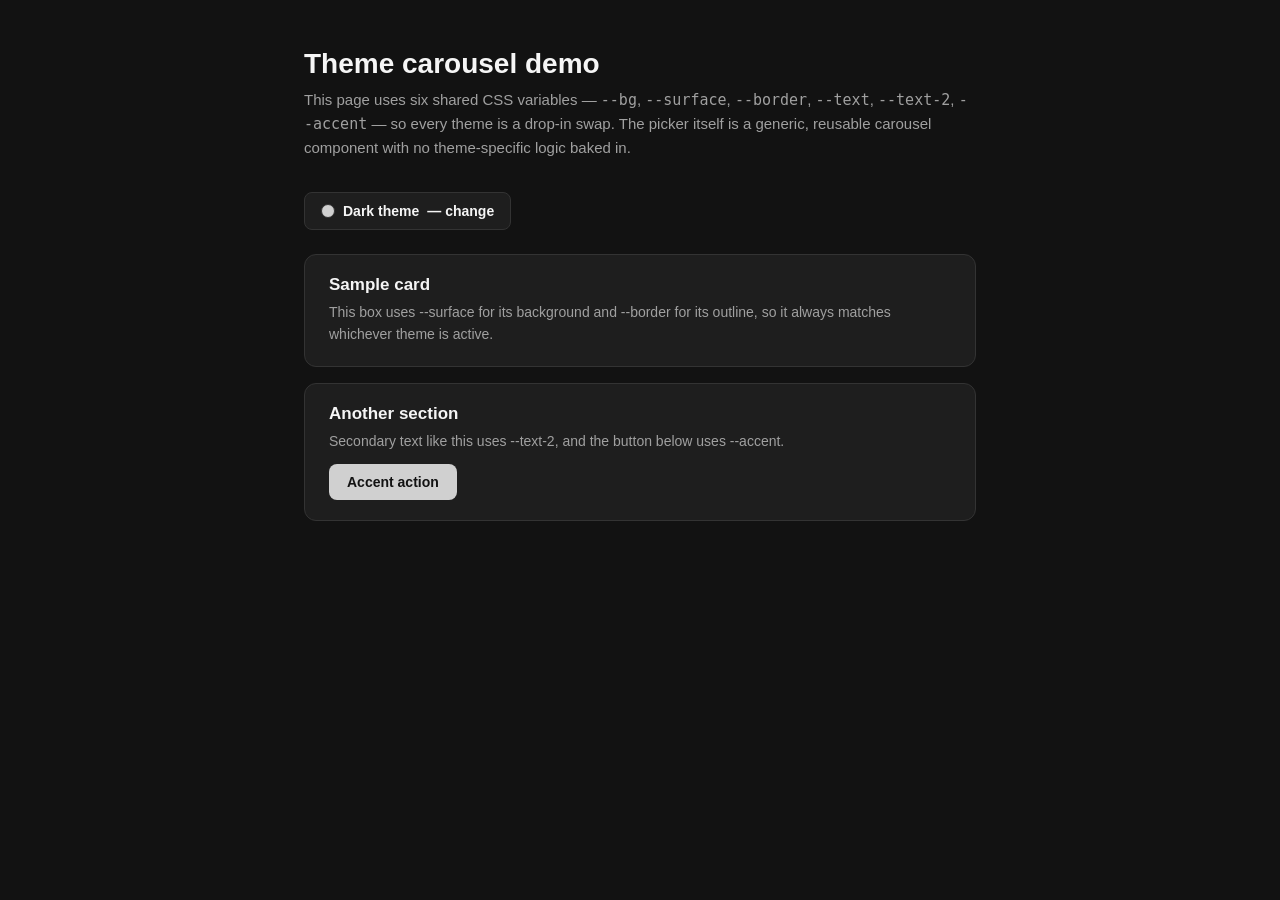
==== index.html @ cd43805e "setup started building custom DOM elements, and made a dev environment console.log wrapper for debug" ====
<!DOCTYPE html>
<html lang="en" data-theme="dark">
<head>
<meta charset="UTF-8">
<meta name="viewport" content="width=device-width, initial-scale=1.0">
<title>Choose your theme — carousel demo</title>

<link rel="stylesheet" href="style.css">
</head>
<body>

<div class="vc-content-wrap">
  <div class="page">
    <h1>Theme carousel demo</h1>
    <p class="lede">This page uses six shared CSS variables — <code>--bg</code>, <code>--surface</code>, <code>--border</code>, <code>--text</code>, <code>--text-2</code>, <code>--accent</code> — so every theme is a drop-in swap. The picker itself is a generic, reusable carousel component with no theme-specific logic baked in.</p>

    <button class="open-picker-btn" id="openPicker">
      <span class="swatch-dot" id="currentSwatchDot"></span>
      <span id="currentThemeLabel">Dark theme</span> — change
    </button>

    <div class="card" style="margin-top:1.5rem;">
      <h2>Sample card</h2>
      <p>This box uses --surface for its background and --border for its outline, so it always matches whichever theme is active.</p>
    </div>
    <div class="card">
      <h2>Another section</h2>
      <p>Secondary text like this uses --text-2, and the button below uses --accent.</p>
      <div style="margin-top:12px;">
        <button class="btn-accent">Accent action</button>
      </div>
    </div>
  </div>
</div>

<!-- Mount point for the carousel modal markup (populated by code.js) -->
<div id="themePickerMount"></div>

<script src="custom-html.js" type="module"></script>
<script src="code.js" type="module"></script>

</body>
</html>
---- style.css ----
/* ==========================================================================
   THEMES.CSS
   Theme palette CSS custom properties + base page styling.
   ========================================================================== */

/* ==========================================================================
   THEME PALETTES
   Every theme defines the same 6 custom properties. Swapping a theme is
   just changing the [data-theme="..."] attribute on <html> — nothing else
   in this file (or anywhere else on the page) should reference raw colors.
   ========================================================================== */

:root {
  --transition-theme: background-color 0.25s ease, color 0.25s ease, border-color 0.25s ease;
}

/* 1. Dark (default) */
html[data-theme="dark"] {
  --bg: #121212;
  --surface: #1e1e1e;
  --border: #333333;
  --text: #f5f5f5;
  --text-2: #a0a0a0;
  --accent: #d0d0d0;
}

/* 2. Light */
html[data-theme="light"] {
  --bg: #ffffff;
  --surface: #f2f2f2;
  --border: #d8d8d8;
  --text: #141414;
  --text-2: #5a5a5a;
  --accent: #333333;
}

/* 3. Night ocean */
html[data-theme="night-ocean"] {
  --bg: #0a1218;
  --surface: #13202b;
  --border: #26404f;
  --text: #e6f2ee;
  --text-2: #7fa8b8;
  --accent: #2fa88f;
}

/* 4. Embers */
html[data-theme="embers"] {
  --bg: #242220;
  --surface: #322e2b;
  --border: #c9401f;
  --text: #f4f1ee;
  --text-2: #b0aaa5;
  --accent: #ff5a1f;
}

/* 5. Aurora */
html[data-theme="aurora"] {
  --bg: #100c1a;
  --surface: #1b1530;
  --border: #38295c;
  --text: #5fd6f0;
  --text-2: #7bbf9a;
  --accent: #2beaa8;
}

/* 6. Cracked */
html[data-theme="cracked"] {
  --bg: #120909;
  --surface: #1e0e0e;
  --border: #3d1616;
  --text: #e01f2e;
  --text-2: #c23838;
  --accent: #ede0de;
}

/* 7. Hacked */
html[data-theme="hacked"] {
  --bg: #0a0d0a;
  --surface: #0f1a10;
  --border: #1e3a1f;
  --text: #e6ffe9;
  --text-2: #89c98d;
  --accent: #39ff6a;
}

/* 8. Sunfire (light) */
html[data-theme="sunfire"] {
  --bg: #fffdf7;
  --surface: #fdf3d9;
  --border: #f0c34a;
  --text: #3a2a12;
  --text-2: #8a6a3a;
  --accent: #1a7a8a;
}

/* ==========================================================================
   BASE PAGE — demo content styling only. Uses the theme variables above
   but has nothing to do with the carousel component itself.
   ========================================================================== */

* { box-sizing: border-box; }

body {
  margin: 0;
  font-family: -apple-system, BlinkMacSystemFont, "Segoe UI", Roboto, sans-serif;
  background: var(--bg);
  color: var(--text);
  transition: var(--transition-theme);
  min-height: 100vh;
}

.page {
  max-width: 720px;
  margin: 0 auto;
  padding: 3rem 1.5rem 6rem;
}

.page h1 {
  font-size: 28px;
  font-weight: 600;
  margin: 0 0 0.5rem;
}

.page p.lede {
  color: var(--text-2);
  font-size: 15px;
  line-height: 1.6;
  margin: 0 0 2rem;
}

.card {
  background: var(--surface);
  border: 1px solid var(--border);
  border-radius: 12px;
  padding: 1.25rem 1.5rem;
  margin-bottom: 1rem;
  transition: var(--transition-theme);
}

.card h2 {
  font-size: 17px;
  font-weight: 600;
  margin: 0 0 6px;
}

.card p {
  font-size: 14px;
  color: var(--text-2);
  line-height: 1.6;
  margin: 0;
}

.btn-accent {
  background: var(--accent);
  color: var(--bg);
  border: none;
  border-radius: 8px;
  padding: 10px 18px;
  font-size: 14px;
  font-weight: 600;
  cursor: pointer;
  transition: var(--transition-theme), opacity 0.15s ease;
}
.btn-accent:hover { opacity: 0.85; }

.open-picker-btn {
  display: inline-flex;
  align-items: center;
  gap: 8px;
  background: var(--surface);
  color: var(--text);
  border: 1px solid var(--border);
  border-radius: 8px;
  padding: 10px 16px;
  font-size: 14px;
  font-weight: 600;
  cursor: pointer;
  transition: var(--transition-theme), border-color 0.15s ease;
}
.open-picker-btn:hover { border-color: var(--accent); }

.swatch-dot {
  width: 14px;
  height: 14px;
  border-radius: 50%;
  background: var(--accent);
  border: 1px solid var(--border);
  flex-shrink: 0;
}
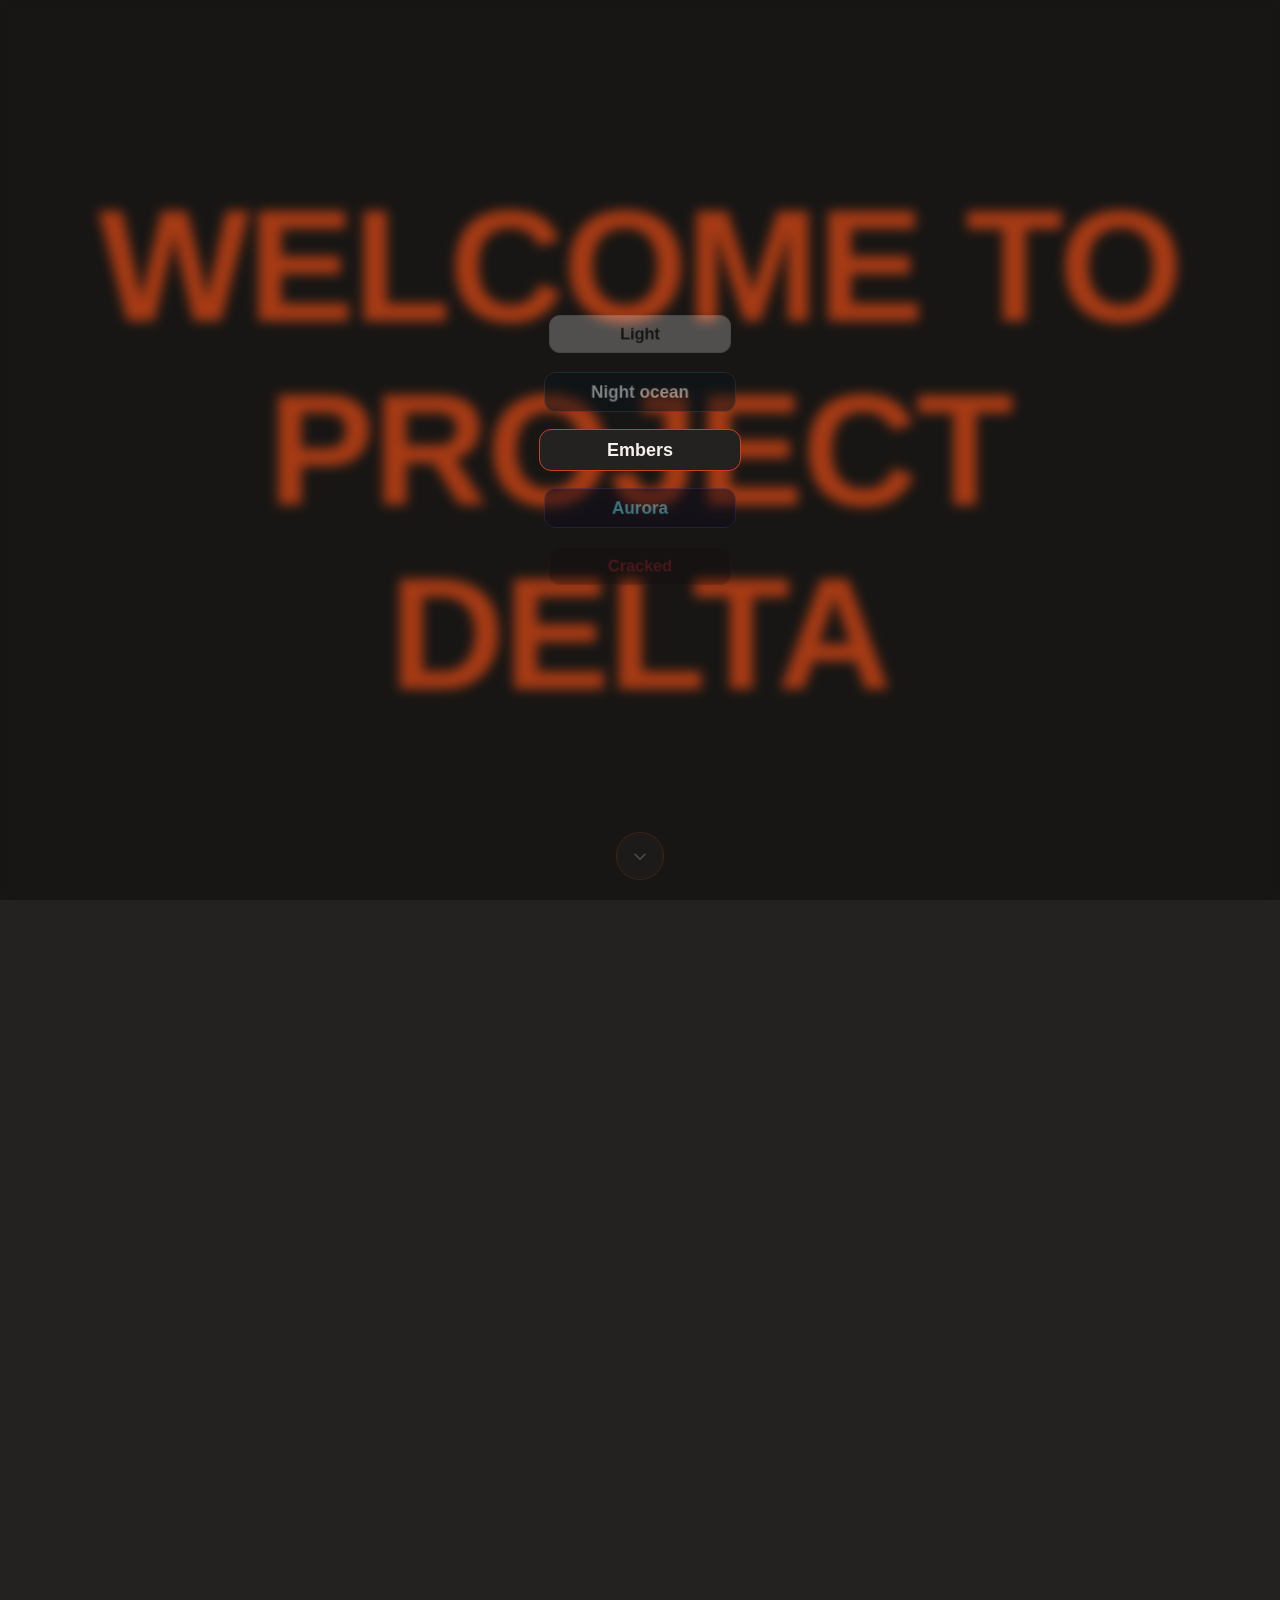
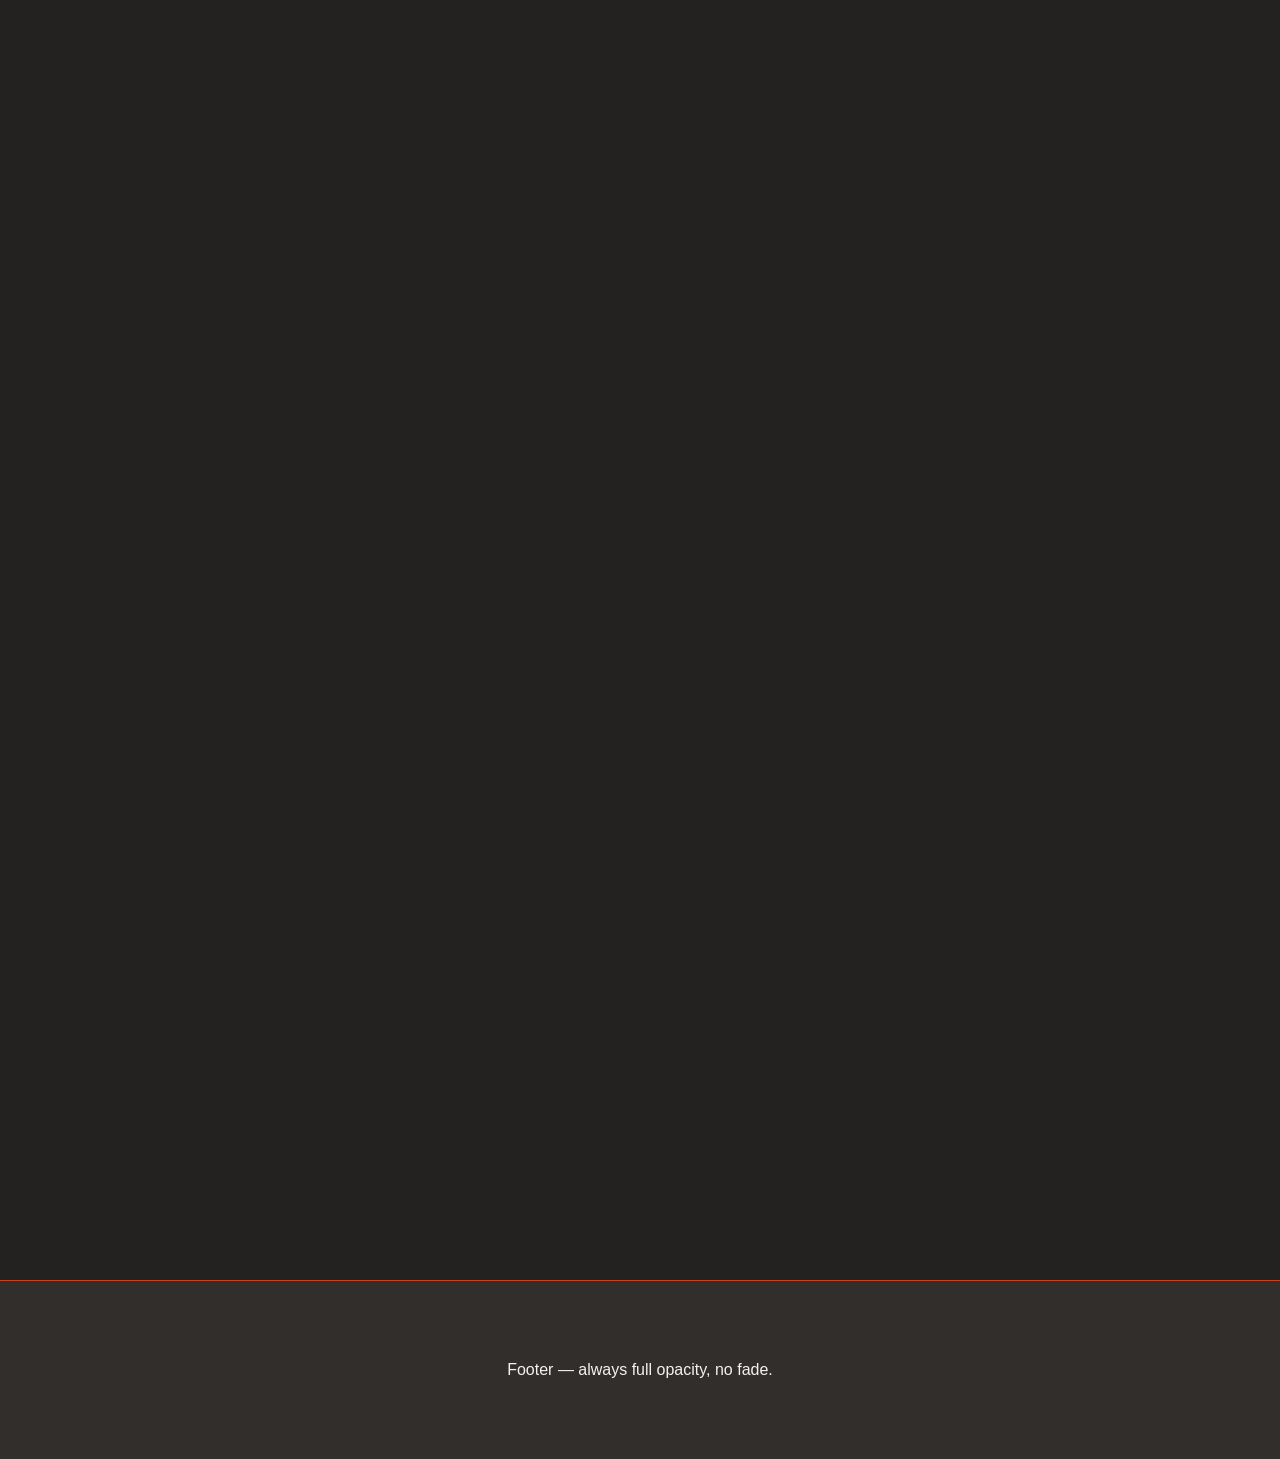
==== commit d020889e: "Website build Begun" ====
--- a/index.html
+++ b/index.html
@@ -1,43 +1,220 @@
 <!DOCTYPE html>
 <html lang="en" data-theme="dark">
+
 <head>
-<meta charset="UTF-8">
-<meta name="viewport" content="width=device-width, initial-scale=1.0">
-<title>Choose your theme — carousel demo</title>
-
-<link rel="stylesheet" href="style.css">
+  <meta charset="UTF-8">
+  <meta name="viewport" content="width=device-width, initial-scale=1.0">
+  <title>Project Delta</title>
+  <link rel="stylesheet" href="style.css">
 </head>
+
 <body>
 
-<div class="vc-content-wrap">
-  <div class="page">
-    <h1>Theme carousel demo</h1>
-    <p class="lede">This page uses six shared CSS variables — <code>--bg</code>, <code>--surface</code>, <code>--border</code>, <code>--text</code>, <code>--text-2</code>, <code>--accent</code> — so every theme is a drop-in swap. The picker itself is a generic, reusable carousel component with no theme-specific logic baked in.</p>
-
-    <button class="open-picker-btn" id="openPicker">
-      <span class="swatch-dot" id="currentSwatchDot"></span>
-      <span id="currentThemeLabel">Dark theme</span> — change
-    </button>
-
-    <div class="card" style="margin-top:1.5rem;">
-      <h2>Sample card</h2>
-      <p>This box uses --surface for its background and --border for its outline, so it always matches whichever theme is active.</p>
-    </div>
-    <div class="card">
-      <h2>Another section</h2>
-      <p>Secondary text like this uses --text-2, and the button below uses --accent.</p>
-      <div style="margin-top:12px;">
-        <button class="btn-accent">Accent action</button>
-      </div>
-    </div>
+  <button type="button" class="theme-picker-reopen" id="themePickerReopen" aria-label="Open theme picker">
+    &#9881;
+  </button>
+
+  <button type="button" class="section-nav section-nav--up" id="sectionNavUp" aria-label="Previous section">
+    <svg viewBox="0 0 24 24" aria-hidden="true">
+      <path d="M6 14L12 8L18 14" />
+    </svg>
+  </button>
+
+  <button type="button" class="section-nav section-nav--down" id="sectionNavDown" aria-label="Next section">
+    <svg viewBox="0 0 24 24" aria-hidden="true">
+      <path d="M6 10L12 16L18 10" />
+    </svg>
+  </button>
+
+  <div class="theme-picker-overlay" id="themePickerOverlay">
+    <tidbit-carousel id="themePickerCarousel" class="theme-picker-carousel" exposed-items="5" selected-item="center"
+      wrap-items="true" stack-alignment="vertical" items-alignment="center" items-separation="1rem"
+      items-scale-mult="0.95" items-alpha-mult="0.5" scroll-justification="click_item,scroll,tab,arrows_vertical"
+      selectItem-justification="focused-click,enter,double-click" autoscroll-time="5000" scroll-speed="5"
+      autoscroll-speed="2">
+      <div class="theme-card" data-theme-name="dark">Dark</div>
+      <div class="theme-card" data-theme-name="light">Light</div>
+      <div class="theme-card" data-theme-name="night-ocean">Night ocean</div>
+      <div class="theme-card" data-theme-name="embers">Embers</div>
+      <div class="theme-card" data-theme-name="aurora">Aurora</div>
+      <div class="theme-card" data-theme-name="cracked">Cracked</div>
+      <div class="theme-card" data-theme-name="hacked">Hacked</div>
+      <div class="theme-card" data-theme-name="sunfire">Sunfire</div>
+    </tidbit-carousel>
   </div>
-</div>
-
-<!-- Mount point for the carousel modal markup (populated by code.js) -->
-<div id="themePickerMount"></div>
-
-<script src="custom-html.js" type="module"></script>
-<script src="code.js" type="module"></script>
+
+  <main class="scroll-sections" id="scrollSections">
+    <section class="scroll-section" data-section-index="0">
+      <div class="scroll-section__content" id="Titlecard">
+        <h1 id="introLine1">WELCOME TO</h1>
+        <h1 id="introLine2">PROJECT DELTA</h1>
+      </div>
+    </section>
+    <section class="scroll-section" data-section-index="1">
+      <div class="scroll-section__content">
+        <div class="pop-card">Image Here</div>
+        <div class="pop-card" id="BringingPast">WE ARE BRINGING THE PAST</div>
+      </div>
+      <span class="scroll-section__index"></span>
+    </section>
+    <section class="scroll-section" data-section-index="2">
+      <div class="scroll-section__content">
+        <div class="pop-card" id="IntoFuture">INTO THE FUTURE</div>
+        <div class="pop-card">Image Here</div>
+      </div>
+      <span class="scroll-section__index"></span>
+    </section>
+    <section class="scroll-section" data-section-index="3">
+      <div class="scroll-section__content" id="GetToKnowSection">
+        <tidbit-carousel id="getToKnowCarousel" class="know-carousel" exposed-items="5" selected-item="center"
+          wrap-items="false" stack-alignment="horizontal" items-alignment="center" items-separation="-26rem"
+          items-scale-mult="0.75" items-alpha-mult="0.25" scroll-justification="click_item,scroll,tab,arrows_horizontal"
+          selectItem-justification="click,enter" scroll-speed="5">
+          <div class="know-card">
+            <div class="know-card__text">
+              <h3 class="know-card__title">Name</h3>
+              <p class="know-card__desc">Short description placeholder.</p>
+            </div>
+            <div class="know-card__image">Image Here</div>
+          </div>
+          <div class="know-card">
+            <div class="know-card__text">
+              <h3 class="know-card__title">Name</h3>
+              <p class="know-card__desc">Short description placeholder.</p>
+            </div>
+            <div class="know-card__image">Image Here</div>
+          </div>
+          <div class="know-card">
+            <div class="know-card__text">
+              <h3 class="know-card__title">Name</h3>
+              <p class="know-card__desc">Short description placeholder.</p>
+            </div>
+            <div class="know-card__image">Image Here</div>
+          </div>
+          <div class="know-card">
+            <div class="know-card__text">
+              <h3 class="know-card__title">Name</h3>
+              <p class="know-card__desc">Short description placeholder.</p>
+            </div>
+            <div class="know-card__image">Image Here</div>
+          </div>
+        </tidbit-carousel>
+        <div class="pop-card" id="GetToKnow">GET TO KNOW US</div>
+      </div>
+      <span class="scroll-section__index"></span>
+    </section>
+    <section class="scroll-section" data-section-index="4">
+      <div class="scroll-section__content" id="ProductsSection">
+        <h2 class="section-title">SEE PROJECT DELTA</h2>
+        <tidbit-carousel id="productsWrapperCarousel" class="products-wrapper-carousel" exposed-items="3" selected-item="0"
+          wrap-items="false" stack-alignment="vertical" items-alignment="center" items-separation="-37rem"
+          items-scale-mult="1" items-alpha-mult="0.1" scroll-justification="click_item,scroll,tab,arrows_vertical"
+          selectItem-justification="click,enter">
+      <div class="products-row">
+        <div class="pop-card">Comma 3x</div>
+        <tidbit-carousel id="productsCarousel1" class="products-carousel" exposed-items="7" selected-item="center"
+          wrap-items="true" stack-alignment="horizontal" items-alignment="center" items-separation="-10rem"
+          items-scale-mult="0.9" items-alpha-mult="1" scroll-justification="click_item,scroll,tab,arrows_horizontal"
+          selectItem-justification="click,enter" scroll-speed="5" autoscroll-speed="1" autoscroll-time="5000">
+          <div class="product-card">Image1 Here</div>
+          <div class="product-card">Image2 Here</div>
+          <div class="product-card">Image3 Here</div>
+          <div class="product-card">Image4 Here</div>
+          <div class="product-card">Image5 Here</div>
+          <div class="product-card">Image6 Here</div>
+          <div class="product-card">Image7 Here</div>
+          <div class="product-card">Image8 Here</div>
+          <div class="product-card">Image9 Here</div>
+          <div class="product-card">Image10 Here</div>
+          <div class="product-card">Image11 Here</div>
+          <div class="product-card">Image12 Here</div>
+          <div class="product-card">Image13 Here</div>
+          <div class="product-card">Image14 Here</div>
+          <div class="product-card">Image15 Here</div>
+          <div class="product-card">Image16 Here</div>
+          <div class="product-card">Image17 Here</div>
+          <div class="product-card">Image18 Here</div>
+          <div class="product-card">Image19 Here</div>
+          <div class="product-card">Image20 Here</div>
+        </tidbit-carousel>
+      </div>
+      <div class="products-row">
+        <div class="pop-card">Comma 3x clone</div>
+        <tidbit-carousel id="productsCarousel2" class="products-carousel" exposed-items="7" selected-item="center"
+          wrap-items="true" stack-alignment="horizontal" items-alignment="center" items-separation="-10rem"
+          items-scale-mult="0.9" items-alpha-mult="1" scroll-justification="click_item,scroll,tab,arrows_horizontal"
+          selectItem-justification="click,enter" scroll-speed="5" autoscroll-speed="1" autoscroll-time="5000">
+          <div class="product-card">Image1 Here</div>
+          <div class="product-card">Image2 Here</div>
+          <div class="product-card">Image3 Here</div>
+          <div class="product-card">Image4 Here</div>
+          <div class="product-card">Image5 Here</div>
+          <div class="product-card">Image6 Here</div>
+          <div class="product-card">Image7 Here</div>
+          <div class="product-card">Image8 Here</div>
+          <div class="product-card">Image9 Here</div>
+          <div class="product-card">Image10 Here</div>
+          <div class="product-card">Image11 Here</div>
+          <div class="product-card">Image12 Here</div>
+          <div class="product-card">Image13 Here</div>
+          <div class="product-card">Image14 Here</div>
+          <div class="product-card">Image15 Here</div>
+          <div class="product-card">Image16 Here</div>
+          <div class="product-card">Image17 Here</div>
+          <div class="product-card">Image18 Here</div>
+          <div class="product-card">Image19 Here</div>
+          <div class="product-card">Image20 Here</div>
+        </tidbit-carousel>
+      </div>
+      <div class="products-row">
+        <div class="pop-card">Comma 4</div>
+        <tidbit-carousel id="productsCarousel3" class="products-carousel" exposed-items="7" selected-item="center"
+          wrap-items="true" stack-alignment="horizontal" items-alignment="center" items-separation="-10rem"
+          items-scale-mult="0.9" items-alpha-mult="1" scroll-justification="click_item,scroll,tab,arrows_horizontal"
+          selectItem-justification="click,enter" scroll-speed="5" autoscroll-speed="1" autoscroll-time="5000">
+          <div class="product-card">Image1 Here</div>
+          <div class="product-card">Image2 Here</div>
+          <div class="product-card">Image3 Here</div>
+          <div class="product-card">Image4 Here</div>
+          <div class="product-card">Image5 Here</div>
+          <div class="product-card">Image6 Here</div>
+          <div class="product-card">Image7 Here</div>
+          <div class="product-card">Image8 Here</div>
+          <div class="product-card">Image9 Here</div>
+          <div class="product-card">Image10 Here</div>
+          <div class="product-card">Image11 Here</div>
+          <div class="product-card">Image12 Here</div>
+          <div class="product-card">Image13 Here</div>
+          <div class="product-card">Image14 Here</div>
+          <div class="product-card">Image15 Here</div>
+          <div class="product-card">Image16 Here</div>
+          <div class="product-card">Image17 Here</div>
+          <div class="product-card">Image18 Here</div>
+          <div class="product-card">Image19 Here</div>
+          <div class="product-card">Image20 Here</div>
+        </tidbit-carousel>
+      </div>
+        </tidbit-carousel>
+      </div>
+      <span class="scroll-section__index"></span>
+    </section>
+    <section class="scroll-section" data-section-index="5">
+      <div class="scroll-section__content">THIS iS SECTION 5</div>
+      <span class="scroll-section__index"></span>
+    </section>
+    <section class="scroll-section" data-section-index="6">
+      <div class="scroll-section__content">THIS iS SECTION 6</div>
+      <span class="scroll-section__index"></span>
+    </section>
+  </main>
+
+  <footer class="site-footer" id="siteFooter">
+    <p>Footer — always full opacity, no fade.</p>
+  </footer>
+
+  <script src="custom-html.js" type="module"></script>
+  <script src="code.js" type="module"></script>
 
 </body>
+
 </html>
--- a/style.css
+++ b/style.css
@@ -1,20 +1,44 @@
-/* ==========================================================================
-   THEMES.CSS
-   Theme palette CSS custom properties + base page styling.
-   ========================================================================== */
-
 /* ==========================================================================
    THEME PALETTES
-   Every theme defines the same 6 custom properties. Swapping a theme is
-   just changing the [data-theme="..."] attribute on <html> — nothing else
-   in this file (or anywhere else on the page) should reference raw colors.
    ========================================================================== */
 
 :root {
   --transition-theme: background-color 0.25s ease, color 0.25s ease, border-color 0.25s ease;
 }
 
-/* 1. Dark (default) */
+html,
+body {
+  margin: 0;
+  padding: 0;
+  overflow-x: hidden;
+  background-color: var(--bg);
+  scrollbar-width: none;
+  -ms-overflow-style: none;
+}
+
+html::-webkit-scrollbar,
+body::-webkit-scrollbar {
+  display: none;
+}
+
+/* Suppress the default browser focus ring everywhere (buttons,
+   carousels, theme cards, etc.) — :focus-visible below restores it
+   only for genuine keyboard navigation, so accessibility isn't
+   lost, just the ring appearing on every mouse click/carousel
+   focus() call. */
+:focus {
+  outline: none;
+}
+
+:focus-visible {
+  outline: 2px solid var(--accent);
+  outline-offset: 2px;
+}
+
+body {
+  font-family: "Chakra Petch", sans-serif;
+}
+
 html[data-theme="dark"] {
   --bg: #121212;
   --surface: #1e1e1e;
@@ -24,7 +48,6 @@
   --accent: #d0d0d0;
 }
 
-/* 2. Light */
 html[data-theme="light"] {
   --bg: #ffffff;
   --surface: #f2f2f2;
@@ -34,7 +57,6 @@
   --accent: #333333;
 }
 
-/* 3. Night ocean */
 html[data-theme="night-ocean"] {
   --bg: #0a1218;
   --surface: #13202b;
@@ -44,7 +66,6 @@
   --accent: #2fa88f;
 }
 
-/* 4. Embers */
 html[data-theme="embers"] {
   --bg: #242220;
   --surface: #322e2b;
@@ -54,7 +75,6 @@
   --accent: #ff5a1f;
 }
 
-/* 5. Aurora */
 html[data-theme="aurora"] {
   --bg: #100c1a;
   --surface: #1b1530;
@@ -64,7 +84,6 @@
   --accent: #2beaa8;
 }
 
-/* 6. Cracked */
 html[data-theme="cracked"] {
   --bg: #120909;
   --surface: #1e0e0e;
@@ -74,7 +93,6 @@
   --accent: #ede0de;
 }
 
-/* 7. Hacked */
 html[data-theme="hacked"] {
   --bg: #0a0d0a;
   --surface: #0f1a10;
@@ -84,7 +102,6 @@
   --accent: #39ff6a;
 }
 
-/* 8. Sunfire (light) */
 html[data-theme="sunfire"] {
   --bg: #fffdf7;
   --surface: #fdf3d9;
@@ -94,97 +111,532 @@
   --accent: #1a7a8a;
 }
 
-/* ==========================================================================
-   BASE PAGE — demo content styling only. Uses the theme variables above
-   but has nothing to do with the carousel component itself.
-   ========================================================================== */
-
-* { box-sizing: border-box; }
-
-body {
-  margin: 0;
-  font-family: -apple-system, BlinkMacSystemFont, "Segoe UI", Roboto, sans-serif;
-  background: var(--bg);
-  color: var(--text);
-  transition: var(--transition-theme);
-  min-height: 100vh;
-}
-
-.page {
-  max-width: 720px;
-  margin: 0 auto;
-  padding: 3rem 1.5rem 6rem;
-}
-
-.page h1 {
-  font-size: 28px;
-  font-weight: 600;
-  margin: 0 0 0.5rem;
-}
-
-.page p.lede {
-  color: var(--text-2);
-  font-size: 15px;
-  line-height: 1.6;
-  margin: 0 0 2rem;
-}
-
-.card {
-  background: var(--surface);
-  border: 1px solid var(--border);
-  border-radius: 12px;
-  padding: 1.25rem 1.5rem;
-  margin-bottom: 1rem;
-  transition: var(--transition-theme);
-}
-
-.card h2 {
-  font-size: 17px;
-  font-weight: 600;
-  margin: 0 0 6px;
-}
-
-.card p {
-  font-size: 14px;
-  color: var(--text-2);
-  line-height: 1.6;
-  margin: 0;
-}
-
-.btn-accent {
-  background: var(--accent);
-  color: var(--bg);
-  border: none;
-  border-radius: 8px;
-  padding: 10px 18px;
-  font-size: 14px;
-  font-weight: 600;
-  cursor: pointer;
-  transition: var(--transition-theme), opacity 0.15s ease;
-}
-.btn-accent:hover { opacity: 0.85; }
-
-.open-picker-btn {
-  display: inline-flex;
-  align-items: center;
-  gap: 8px;
+
+/* ==========================================================================
+   THEME PICKER
+   ========================================================================== */
+
+.theme-picker-reopen {
+  position: fixed;
+  top: 1.25rem;
+  right: 1.25rem;
+  z-index: 101;
+
+  width: 2.75rem;
+  height: 2.75rem;
+
+  display: flex;
+  align-items: center;
+  justify-content: center;
+
+  font-size: 1.25rem;
+  line-height: 1;
+
   background: var(--surface);
   color: var(--text);
   border: 1px solid var(--border);
+  border-radius: 50%;
+
+  cursor: pointer;
+  transition: var(--transition-theme), transform 0.15s ease;
+}
+
+.theme-picker-reopen:hover {
+  transform: scale(1.08);
+}
+
+.theme-picker-reopen--hidden {
+  display: none;
+}
+
+.theme-picker-overlay {
+  position: fixed;
+  inset: 0;
+  z-index: 100;
+
+  display: flex;
+  align-items: center;
+  justify-content: center;
+
+  background: transparent;
+  pointer-events: none;
+}
+
+.theme-picker-overlay::before {
+  content: '';
+
+  position: fixed;
+  inset: 0;
+  z-index: -1;
+
+  background: rgba(0, 0, 0, 0.35);
+  backdrop-filter: blur(6px);
+  -webkit-backdrop-filter: blur(6px);
+}
+
+.theme-picker-carousel {
+  display: block;
+  position: relative;
+
+  width: 15rem;
+  height: 30rem;
+
+  background: transparent;
+  pointer-events: auto;
+}
+
+.theme-card {
+  width: 200px;
+  height: 40px;
+
+  display: flex;
+  align-items: center;
+  justify-content: center;
+
+  font-family: -apple-system, BlinkMacSystemFont, "Segoe UI", Roboto, sans-serif;
+  font-size: 18px;
+  font-weight: 600;
+
+  border-radius: 12px;
+  cursor: pointer;
+  user-select: none;
+
+  transition: var(--transition-theme);
+}
+
+.theme-card[data-theme-name="dark"] {
+  background: #121212;
+  color: #f5f5f5;
+  border: 1px solid #333333;
+}
+
+.theme-card[data-theme-name="light"] {
+  background: #ffffff;
+  color: #141414;
+  border: 1px solid #d8d8d8;
+}
+
+.theme-card[data-theme-name="night-ocean"] {
+  background: #0a1218;
+  color: #e6f2ee;
+  border: 1px solid #26404f;
+}
+
+.theme-card[data-theme-name="embers"] {
+  background: #242220;
+  color: #f4f1ee;
+  border: 1px solid #c9401f;
+}
+
+.theme-card[data-theme-name="aurora"] {
+  background: #100c1a;
+  color: #5fd6f0;
+  border: 1px solid #38295c;
+}
+
+.theme-card[data-theme-name="cracked"] {
+  background: #120909;
+  color: #e01f2e;
+  border: 1px solid #3d1616;
+}
+
+.theme-card[data-theme-name="hacked"] {
+  background: #0a0d0a;
+  color: #e6ffe9;
+  border: 1px solid #1e3a1f;
+}
+
+.theme-card[data-theme-name="sunfire"] {
+  background: #fffdf7;
+  color: #3a2a12;
+  border: 1px solid #f0c34a;
+}
+
+
+/* ==========================================================================
+   TITLE
+   ========================================================================== */
+
+.scroll-section__content h1 {
+  font-size: 10rem;
+  font-weight: 600;
+  margin: 0;
+  letter-spacing: -0.01em;
+  color: var(--accent);
+}
+
+
+/* ==========================================================================
+   SCROLL SECTIONS
+   ========================================================================== */
+
+.scroll-sections {
+  position: relative;
+}
+
+.scroll-section {
+  position: relative;
+  min-height: 40rem;
+}
+
+.scroll-section__content {
+  display: flex;
+  flex-direction: row;
+  align-items: center;
+  justify-content: center;
+
+  position: fixed;
+  top: 50%;
+  left: 50%;
+
+  width: 100%;
+  padding: 0rem 2rem;
+
+  text-align: center;
+  color: var(--text);
+
+  opacity: 0;
+  transform: translate(-50%, -50%) translateY(3rem);
+
+  transition: opacity 0.3s ease, transform 0.3s ease;
+
+  pointer-events: none;
+}
+
+.scroll-section__content#Titlecard {
+  flex-direction: column;
+  font-style: bolder;
+}
+
+.scroll-section__content--pinned {
+  opacity: 1;
+  transform: translate(-50%, -50%) translateY(0);
+  pointer-events: auto;
+}
+
+.scroll-section__content--above {
+  opacity: 0;
+  transform: translate(-50%, -50%) translateY(-3rem);
+}
+
+.scroll-section__index {
+  position: absolute;
+  bottom: 1.5rem;
+  left: 50%;
+  transform: translateX(-50%);
+
+  font-size: 0.75rem;
+  letter-spacing: 0.1em;
+  text-transform: uppercase;
+
+  color: var(--text-2);
+  opacity: 0;
+
+  transition: opacity 0.3s ease;
+}
+
+.scroll-section__index--visible {
+  opacity: 0.5;
+}
+
+
+/* ==========================================================================
+   CONTENT CARDS
+   ========================================================================== */
+
+.pop-card {
+  background-color: var(--accent);
+
+  font-size: 4rem;
+
+  width: 20rem;
+  height: 20rem;
+  padding: 2rem;
+
+  display: flex;
+  align-items: center;
+  justify-content: center;
+
+  margin: 2rem;
+
+  font-weight: 600;
+}
+
+.pop-card#BringingPast {
+  text-align: left;
+}
+
+.pop-card#IntoFuture {
+  text-align: right;
+}
+
+.pop-card#GetToKnow {
+  text-align: left;
+}
+
+
+/* ==========================================================================
+   GET TO KNOW US — SECTION 3 CAROUSEL
+   ========================================================================== */
+
+.know-carousel {
+  display: block;
+  position: relative;
+
+  width: 48rem;
+  height: 30rem;
+
+  pointer-events: auto;
+}
+
+.know-card {
+  width: 33rem;
+  height: 18rem;
+
+  display: flex;
+  flex-direction: row;
+  align-items: stretch;
+
+  background-color: var(--surface);
+  border: 1px solid var(--border);
+  border-radius: 12px;
+  overflow: hidden;
+
+  user-select: none;
+
+  transition: var(--transition-theme);
+}
+
+.know-card__text {
+  flex: 0 0 40%;
+
+  display: flex;
+  flex-direction: column;
+  justify-content: center;
+  align-items: flex-start;
+
+  text-align: left;
+  gap: 0.5rem;
+
+  padding: 1.5rem;
+}
+
+.know-card__title {
+  margin: 0;
+  font-size: 1.25rem;
+  font-weight: 600;
+  color: var(--text);
+}
+
+.know-card__desc {
+  margin: 0;
+  font-size: 0.85rem;
+  color: var(--text-2);
+}
+
+.know-card__image {
+  flex: 1 1 auto;
+  height: 100%;
+
+  display: flex;
+  align-items: center;
+  justify-content: center;
+
+  font-size: 0.75rem;
+  text-align: center;
+
+  background-color: var(--accent);
+  color: var(--bg);
+}
+
+
+/* ==========================================================================
+   SEE OUR PRODUCTS — SECTION 4 CAROUSEL
+   ========================================================================== */
+
+.scroll-section__content#ProductsSection {
+  flex-direction: column;
+  gap: 3rem;
+}
+
+.section-title {
+  margin: 0;
+  font-size: 5rem;
+  font-weight: 600;
+  letter-spacing: 0.05em;
+  color: var(--text);
+}
+
+.products-wrapper-carousel {
+  display: block;
+  position: relative;
+
+  width: 100%;
+  height: 34rem;
+
+  pointer-events: auto;
+}
+
+.products-row {
+  display: flex;
+  flex-direction: row;
+  align-items: center;
+  gap: 2rem;
+
+  width: 100%;
+}
+
+.products-carousel {
+  display: block;
+  position: relative;
+
+  flex: 1 1 auto;
+  min-width: 0;
+  height: 40rem;
+
+  pointer-events: auto;
+}
+
+.products-carousel--deactivated {
+  pointer-events: none;
+}
+
+.product-card {
+  width: 20rem;
+  height: 20rem;
+
+  display: flex;
+  align-items: center;
+  justify-content: center;
+
+  font-size: 0.65rem;
+  text-align: center;
+
+  background-color: var(--surface);
+  border: 1px solid var(--border);
   border-radius: 8px;
-  padding: 10px 16px;
-  font-size: 14px;
-  font-weight: 600;
+  color: var(--text-2);
+
+  user-select: none;
+
+  transition: var(--transition-theme);
+}
+
+
+/* ==========================================================================
+   SECTION NAVIGATION
+   ========================================================================== */
+
+.section-nav {
+  position: fixed;
+  left: 50%;
+  transform: translateX(-50%);
+
+  z-index: 1000;
+
+  width: 3rem;
+  height: 3rem;
+  padding: 0;
+
+  display: flex;
+  align-items: center;
+  justify-content: center;
+
+  border: 1px solid var(--border);
+  border-radius: 50%;
+
+  background: var(--surface);
+  color: var(--text);
+
   cursor: pointer;
-  transition: var(--transition-theme), border-color 0.15s ease;
-}
-.open-picker-btn:hover { border-color: var(--accent); }
-
-.swatch-dot {
-  width: 14px;
-  height: 14px;
+
+  opacity: 0.25;
+
+  isolation: isolate;
+
+  transition:
+    opacity 0.25s ease,
+    background-color 0.25s ease,
+    transform 0.15s ease;
+}
+
+.section-nav::before {
+  content: '';
+
+  position: absolute;
+  inset: 0;
+
+  border: 1px solid currentColor;
   border-radius: 50%;
-  background: var(--accent);
-  border: 1px solid var(--border);
-  flex-shrink: 0;
+
+  opacity: 0;
+
+  pointer-events: none;
+
+  z-index: -1;
+
+  animation: section-nav-pulse 2s ease-out infinite;
+}
+
+.section-nav:hover {
+  opacity: 0.8;
+}
+
+.section-nav:hover::before {
+  animation-play-state: paused;
+}
+
+.section-nav:active {
+  transform: translateX(-50%) scale(0.88);
+}
+
+.section-nav svg {
+  width: 1.25rem;
+  height: 1.25rem;
+
+  fill: none;
+  stroke: currentColor;
+  stroke-width: 1.75;
+  stroke-linecap: round;
+  stroke-linejoin: round;
+}
+
+.section-nav--up {
+  top: 1.25rem;
+}
+
+.section-nav--down {
+  bottom: 1.25rem;
+}
+
+@keyframes section-nav-pulse {
+  0% {
+    transform: scale(1);
+    opacity: 0.18;
+  }
+
+  100% {
+    transform: scale(2.1);
+    opacity: 0;
+  }
+}
+
+
+/* ==========================================================================
+   FOOTER
+   ========================================================================== */
+
+.site-footer {
+  position: relative;
+
+  padding: 4rem 2rem;
+  margin: 0;
+
+  text-align: center;
+
+  color: var(--text);
+  background: var(--surface);
+  border-top: 1px solid var(--border);
+
+  opacity: 1;
 }
